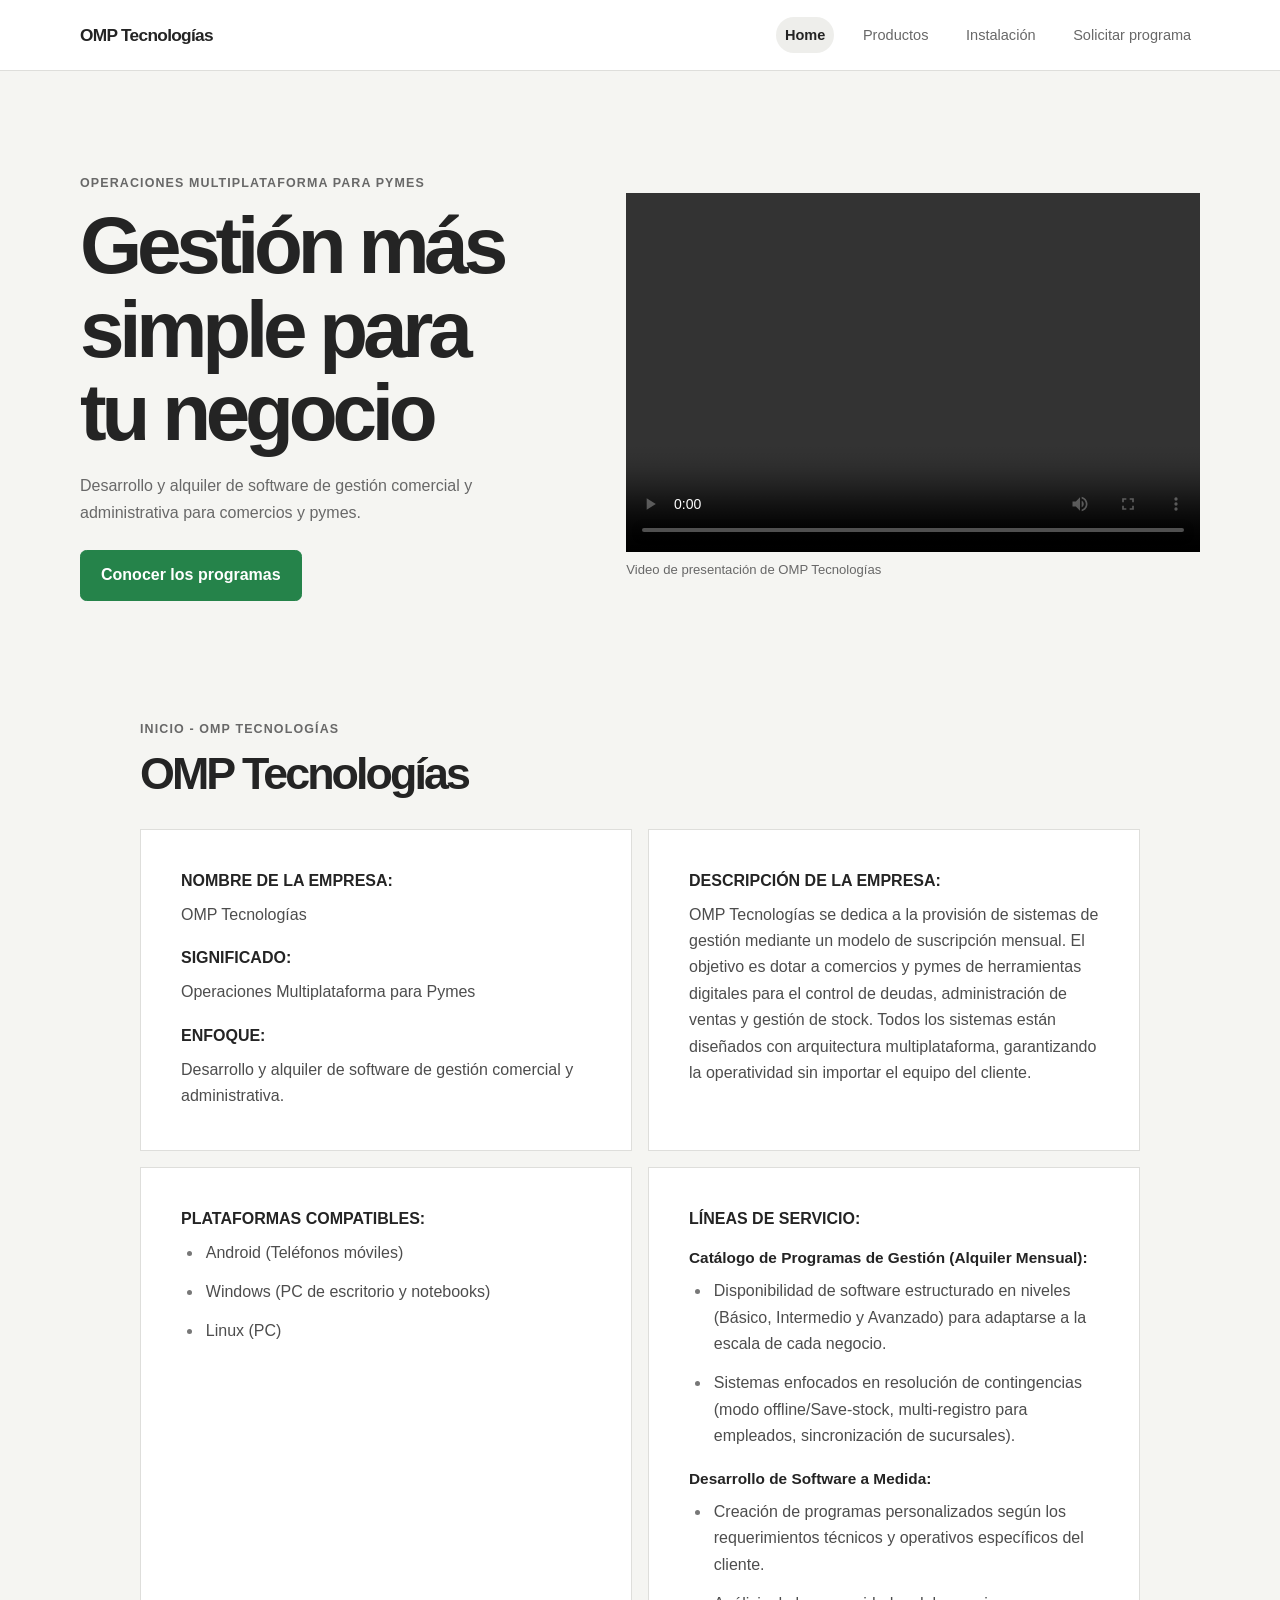
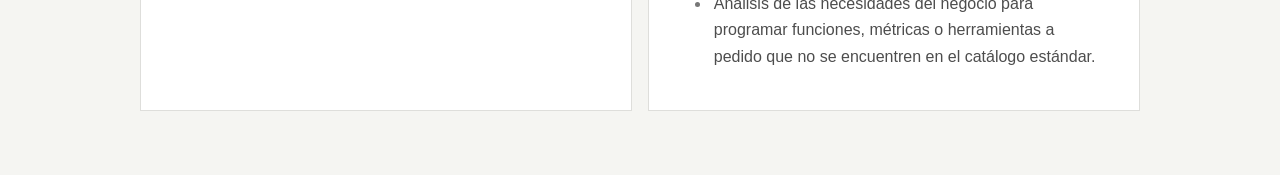
==== index.html @ e233927f "Add files via upload" ====
<!doctype html>
<html lang="es">
<head>
  <meta charset="utf-8">
  <meta name="viewport" content="width=device-width, initial-scale=1">
  <meta name="description" content="OMP Tecnologías desarrolla y ofrece sistemas multiplataforma de gestión para comercios y pymes.">
  <title>OMP Tecnologías | Gestión para comercios y pymes</title>
  <link rel="stylesheet" href="style.css">
</head>
<body>
  <header class="site-header">
    <nav class="navbar" aria-label="Navegación principal">
      <a class="brand" href="index.html">OMP Tecnologías</a>
      <ul class="nav-links">
        <li><a href="index.html" aria-current="page">Home</a></li>
        <li><a href="product.html">Productos</a></li>
        <li><a href="instalacion.html">Instalación</a></li>
        <li><a href="solicitar-programa.html">Solicitar programa</a></li>
      </ul>
    </nav>
  </header>

  <main>
    <section class="hero">
      <div class="hero-copy">
        <p class="eyebrow">Operaciones Multiplataforma para Pymes</p>
        <h1>Gestión más simple para tu negocio</h1>
        <p>Desarrollo y alquiler de software de gestión comercial y administrativa para comercios y pymes.</p>
        <a class="request-button" href="product.html">Conocer los programas</a>
      </div>
      <div class="hero-video">
        <!-- Reemplazá la ruta por el video de presentación de la empresa. -->
        <video controls playsinline preload="metadata" aria-label="Video de presentación de OMP Tecnologías">
          <source src="videos/presentacion-omp.mp4" type="video/mp4">
          Tu navegador no puede reproducir este video.
        </video>
        <p class="video-caption">Video de presentación de OMP Tecnologías</p>
      </div>
    </section>

    <section class="home-content content-width">
      <header class="page-intro">
        <p class="eyebrow">Inicio - OMP Tecnologías</p>
        <h2>OMP Tecnologías</h2>
      </header>

      <div class="home-grid">
        <section class="info-card">
          <h3>NOMBRE DE LA EMPRESA:</h3>
          <p>OMP Tecnologías</p>
          <h3>SIGNIFICADO:</h3>
          <p>Operaciones Multiplataforma para Pymes</p>
          <h3>ENFOQUE:</h3>
          <p>Desarrollo y alquiler de software de gestión comercial y administrativa.</p>
        </section>

        <section class="info-card">
          <h3>DESCRIPCIÓN DE LA EMPRESA:</h3>
          <p>OMP Tecnologías se dedica a la provisión de sistemas de gestión mediante un modelo de suscripción mensual. El objetivo es dotar a comercios y pymes de herramientas digitales para el control de deudas, administración de ventas y gestión de stock. Todos los sistemas están diseñados con arquitectura multiplataforma, garantizando la operatividad sin importar el equipo del cliente.</p>
        </section>

        <section class="info-card">
          <h3>PLATAFORMAS COMPATIBLES:</h3>
          <ul class="feature-list">
            <li>Android (Teléfonos móviles)</li>
            <li>Windows (PC de escritorio y notebooks)</li>
            <li>Linux (PC)</li>
          </ul>
        </section>

        <section class="info-card">
          <h3>LÍNEAS DE SERVICIO:</h3>
          <h4>Catálogo de Programas de Gestión (Alquiler Mensual):</h4>
          <ul class="feature-list">
            <li>Disponibilidad de software estructurado en niveles (Básico, Intermedio y Avanzado) para adaptarse a la escala de cada negocio.</li>
            <li>Sistemas enfocados en resolución de contingencias (modo offline/Save-stock, multi-registro para empleados, sincronización de sucursales).</li>
          </ul>
          <h4>Desarrollo de Software a Medida:</h4>
          <ul class="feature-list">
            <li>Creación de programas personalizados según los requerimientos técnicos y operativos específicos del cliente.</li>
            <li>Análisis de las necesidades del negocio para programar funciones, métricas o herramientas a pedido que no se encuentren en el catálogo estándar.</li>
          </ul>
        </section>
      </div>
    </section>
  </main>
</body>
</html>
---- style.css ----
:root {
  color-scheme: light;
  --text: #242424;
  --muted: #686868;
  --border: #dededb;
  --surface: #fff;
  --page: #f5f5f2;
  --soft: #eeeeeb;
  --green: #25834a;
  --green-dark: #1b693b;
}

* {
  box-sizing: border-box;
}

html {
  scroll-behavior: smooth;
  scroll-padding-top: 1rem;
}

body {
  margin: 0;
  background: var(--page);
  color: var(--text);
  font-family: Arial, Helvetica, sans-serif;
  line-height: 1.65;
}

a {
  color: inherit;
}

.site-header {
  position: relative;
  z-index: 2;
  background: var(--surface);
  border-bottom: 1px solid var(--border);
}

.navbar {
  width: min(100% - 2rem, 1120px);
  min-height: 70px;
  margin: 0 auto;
  display: flex;
  align-items: center;
  justify-content: space-between;
  gap: 1.5rem;
}

.brand {
  font-size: 1.08rem;
  font-weight: 800;
  letter-spacing: -0.04em;
  text-decoration: none;
  white-space: nowrap;
}

.nav-links {
  display: flex;
  flex-wrap: wrap;
  align-items: center;
  gap: 0.35rem 1.25rem;
  margin: 0;
  padding: 0;
  list-style: none;
}

.nav-links a {
  display: inline-block;
  padding: 0.35rem 0.55rem;
  border-radius: 999px;
  color: var(--muted);
  font-size: 0.91rem;
  text-decoration: none;
  transition: color 180ms ease, background-color 180ms ease;
}

.nav-links a:hover,
.nav-links a:focus-visible,
.nav-links a[aria-current="page"] {
  background: var(--soft);
  color: var(--text);
}

.nav-links a[aria-current="page"] {
  font-weight: 700;
}

.catalog-page,
.content-width {
  width: min(100% - 2rem, 1000px);
  margin: 0 auto;
}

.page-intro {
  padding: clamp(2.5rem, 8vw, 5rem) 0 2rem;
}

.page-intro h1,
.page-intro h2,
.hero h1 {
  margin: 0;
  font-size: clamp(2.35rem, 8vw, 4.5rem);
  line-height: 1.04;
  letter-spacing: -0.065em;
}

.page-intro > p:last-child {
  max-width: 62ch;
  margin: 1rem 0 0;
  color: var(--muted);
}

.eyebrow {
  margin: 0 0 0.65rem;
  color: var(--muted);
  font-size: 0.78rem;
  font-weight: 750;
  letter-spacing: 0.09em;
  text-transform: uppercase;
}

.product-index {
  margin: 0 0 2rem;
  padding: 1.25rem;
  background: var(--surface);
  border: 1px solid var(--border);
}

.product-index-title {
  margin: 0 0 0.6rem;
  font-weight: 750;
}

.product-index ol {
  display: flex;
  flex-wrap: wrap;
  gap: 0.5rem;
  margin: 0;
  padding: 0;
  list-style: none;
  counter-reset: product-links;
}

.product-index li {
  counter-increment: product-links;
}

.product-index a {
  display: inline-block;
  padding: 0.4rem 0.7rem;
  background: var(--page);
  border: 1px solid var(--border);
  border-radius: 999px;
  color: #4a4a4a;
  font-size: 0.85rem;
  text-decoration: none;
  transition: background-color 180ms ease, color 180ms ease;
}

.product-index a::before {
  content: counter(product-links) ". ";
  color: var(--muted);
}

.product-index a:hover,
.product-index a:focus-visible {
  background: var(--soft);
  color: var(--text);
}

.product-list {
  display: grid;
  gap: 1.5rem;
  padding-bottom: 4rem;
}

.product-card,
.info-card {
  min-width: 0;
  padding: clamp(1.2rem, 4vw, 2.5rem);
  background: var(--surface);
  border: 1px solid var(--border);
  animation: rise-in 450ms ease both;
}

.product-card:target {
  border-color: #999;
}

.product-header {
  padding-bottom: 1.5rem;
  border-bottom: 1px solid var(--border);
}

.product-number {
  margin-bottom: 0.4rem;
}

.product-title {
  display: block;
  margin: 0;
  color: var(--text);
  font-size: clamp(2rem, 7vw, 3.5rem);
  font-weight: 800;
  line-height: 1.08;
  letter-spacing: -0.06em;
  overflow-wrap: anywhere;
}

.product-meta {
  display: flex;
  flex-wrap: wrap;
  gap: 0.5rem;
  margin: 1rem 0 0;
  padding: 0;
  list-style: none;
}

.product-meta li {
  padding: 0.35rem 0.7rem;
  background: var(--page);
  border: 1px solid var(--border);
  border-radius: 999px;
  color: #4d4d4d;
  font-size: 0.82rem;
}

.product-meta strong {
  color: var(--text);
}

.product-section {
  padding-top: 1.5rem;
}

.product-section h3,
.info-card h3 {
  margin: 0 0 0.65rem;
  font-size: 1rem;
  line-height: 1.35;
}

.product-section p,
.info-card p {
  margin: 0;
  color: #4d4d4d;
}

.feature-list {
  display: grid;
  gap: 0.8rem;
  margin: 0;
  padding-left: 1.35rem;
  color: #4d4d4d;
}

.feature-list li {
  padding-left: 0.2rem;
}

.feature-list li::marker {
  color: #777;
}

.feature-list strong {
  color: var(--text);
}

.product-footer {
  display: flex;
  justify-content: flex-start;
  padding-top: 1.75rem;
}

.request-button {
  display: inline-flex;
  min-height: 3rem;
  align-items: center;
  justify-content: center;
  padding: 0.7rem 1.25rem;
  border: 1px solid var(--green);
  border-radius: 0.4rem;
  background: var(--green);
  color: #fff;
  font-weight: 750;
  text-align: center;
  text-decoration: none;
  transition: background-color 180ms ease, transform 180ms ease;
}

.request-button:hover {
  transform: translateY(-2px);
  background: var(--green-dark);
}

.development-notice {
  display: inline-block;
  margin: 1.75rem 0 0;
  padding: 0.5rem 0.8rem;
  background: var(--soft);
  border: 1px solid var(--border);
  color: #555;
  font-weight: 700;
}

.hero {
  display: grid;
  grid-template-columns: minmax(0, 0.9fr) minmax(0, 1.1fr);
  align-items: center;
  gap: clamp(2rem, 6vw, 5rem);
  width: min(100% - 2rem, 1120px);
  margin: 0 auto;
  padding: clamp(3rem, 8vw, 6.5rem) 0;
}

.hero h1 {
  max-width: 10ch;
  font-size: clamp(2.75rem, 7vw, 5rem);
}

.hero-copy > p:not(.eyebrow) {
  max-width: 52ch;
  margin: 1.2rem 0 1.5rem;
  color: var(--muted);
}

.hero-video video {
  display: block;
  width: 100%;
  aspect-ratio: 16 / 10;
  background: #e9e9e6;
  object-fit: contain;
}

.video-caption {
  margin: 0.45rem 0 0;
  color: var(--muted);
  font-size: 0.82rem;
}

.home-content {
  padding-bottom: 4rem;
}

.home-content .page-intro {
  padding-top: 1rem;
}

.home-content .page-intro h2 {
  font-size: clamp(1.8rem, 5vw, 2.8rem);
}

.home-grid {
  display: grid;
  grid-template-columns: repeat(2, minmax(0, 1fr));
  gap: 1rem;
}

.info-card h3:not(:first-child) {
  margin-top: 1.2rem;
}

.info-card h4 {
  margin: 1rem 0 0.5rem;
  font-size: 0.96rem;
}

.info-card .feature-list {
  margin-top: 0.5rem;
}

a:focus-visible {
  outline: 3px solid #777;
  outline-offset: 3px;
}

@keyframes rise-in {
  from {
    opacity: 0;
    transform: translateY(8px);
  }

  to {
    opacity: 1;
    transform: translateY(0);
  }
}

@media (max-width: 700px) {
  .navbar {
    width: min(100% - 1.25rem, 1120px);
    align-items: flex-start;
    flex-direction: column;
    gap: 0.45rem;
    padding: 0.85rem 0;
  }

  .nav-links {
    gap: 0.2rem 0.4rem;
  }

  .nav-links a {
    padding: 0.3rem 0.45rem;
    font-size: 0.84rem;
  }

  .catalog-page,
  .content-width {
    width: min(100% - 1.25rem, 1000px);
  }

  .hero {
    grid-template-columns: 1fr;
    width: min(100% - 1.25rem, 1120px);
    gap: 2rem;
    padding: 3rem 0;
  }

  .hero h1 {
    max-width: 12ch;
  }

  .home-grid {
    grid-template-columns: 1fr;
  }

  .product-index {
    padding: 1rem;
  }

  .product-index ol {
    display: grid;
    grid-template-columns: 1fr;
  }

  .product-index a {
    display: block;
    border-radius: 0.35rem;
  }

  .product-meta {
    align-items: flex-start;
    flex-direction: column;
  }
}

@media (prefers-reduced-motion: reduce) {
  *,
  *::before,
  *::after {
    scroll-behavior: auto !important;
    animation-duration: 0.01ms !important;
    animation-iteration-count: 1 !important;
    transition-duration: 0.01ms !important;
  }
}
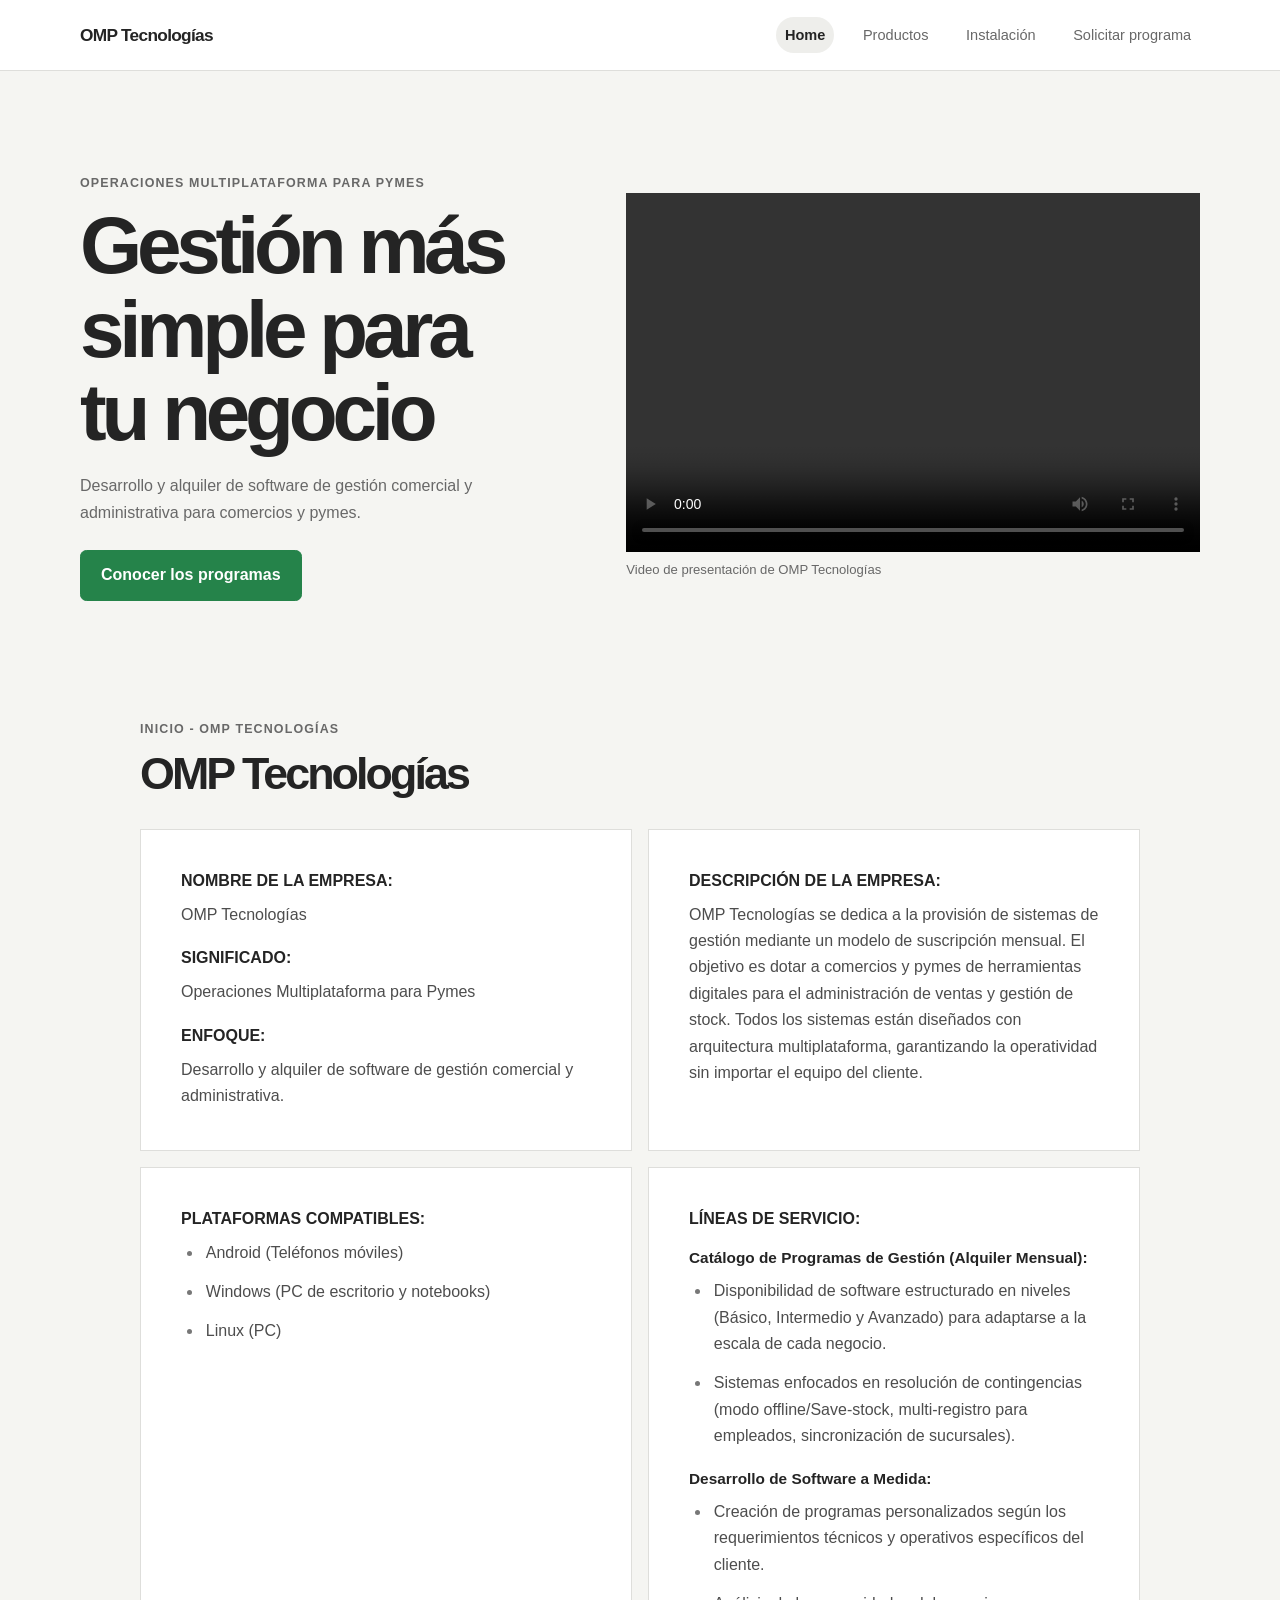
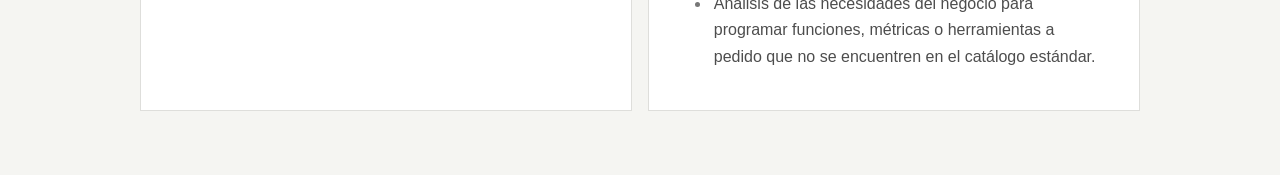
==== commit 3675faef: "Add files via upload" ====
--- a/index.html
+++ b/index.html
@@ -56,7 +56,7 @@
 
         <section class="info-card">
           <h3>DESCRIPCIÓN DE LA EMPRESA:</h3>
-          <p>OMP Tecnologías se dedica a la provisión de sistemas de gestión mediante un modelo de suscripción mensual. El objetivo es dotar a comercios y pymes de herramientas digitales para el control de deudas, administración de ventas y gestión de stock. Todos los sistemas están diseñados con arquitectura multiplataforma, garantizando la operatividad sin importar el equipo del cliente.</p>
+          <p>OMP Tecnologías se dedica a la provisión de sistemas de gestión mediante un modelo de suscripción mensual. El objetivo es dotar a comercios y pymes de herramientas digitales para el administración de ventas y gestión de stock. Todos los sistemas están diseñados con arquitectura multiplataforma, garantizando la operatividad sin importar el equipo del cliente.</p>
         </section>
 
         <section class="info-card">
--- a/style.css
+++ b/style.css
@@ -97,6 +97,219 @@
   padding: clamp(2.5rem, 8vw, 5rem) 0 2rem;
 }
 
+/* Anuncio de precio: pieza editorial de alto contraste, sin gradientes ni sombras. */
+.offer-campaign {
+  display: grid;
+  grid-template-columns: minmax(0, 1fr) minmax(18rem, 0.9fr);
+  grid-template-areas: "copy countdown" ". payment";
+  align-items: center;
+  gap: 1.25rem 2rem;
+  margin: 1.25rem 0 0.5rem;
+  padding: clamp(1.25rem, 4vw, 2rem);
+  border-left: 4px solid #aaa;
+  background: #242424;
+  color: #fff;
+}
+
+.offer-campaign[hidden] {
+  display: none;
+}
+
+.offer-copy {
+  grid-area: copy;
+  max-width: 18ch;
+  margin: 0;
+  font-family: Georgia, "Times New Roman", serif;
+  font-size: clamp(1.8rem, 4.8vw, 3.1rem);
+  font-weight: 700;
+  line-height: 1.08;
+  letter-spacing: -0.04em;
+}
+
+.offer-countdown {
+  grid-area: countdown;
+  align-self: end;
+}
+
+.offer-countdown-label {
+  margin: 0 0 0.6rem;
+  color: #d0d0d0;
+  font-size: 0.9rem;
+}
+
+.countdown-units {
+  display: grid;
+  grid-template-columns: repeat(4, minmax(0, 1fr));
+  gap: 0.5rem;
+}
+
+.countdown-unit {
+  display: flex;
+  min-width: 0;
+  flex-direction: column;
+  gap: 0.2rem;
+  padding-top: 0.55rem;
+  border-top: 1px solid #676767;
+  color: #d0d0d0;
+  font-size: 0.75rem;
+}
+
+.countdown-unit strong {
+  color: #fff;
+  font-size: clamp(1.35rem, 3vw, 2rem);
+  font-variant-numeric: tabular-nums;
+  line-height: 1;
+}
+
+.offer-payment-button {
+  grid-area: payment;
+  justify-self: end;
+  min-height: 2.9rem;
+  padding: 0.7rem 1.15rem;
+  background: #fff;
+  color: #202020;
+  font-weight: 750;
+  text-decoration: none;
+  transition: background-color 160ms ease, color 160ms ease;
+}
+
+.offer-payment-button:hover {
+  background: #d8d8d8;
+}
+
+.offer-campaign :focus-visible {
+  outline: 3px solid #fff;
+  outline-offset: 4px;
+}
+
+.pay-page {
+  width: min(100% - 2rem, 760px);
+  margin: 0 auto;
+  padding: clamp(3.5rem, 12vh, 7rem) 0;
+}
+
+.back-to-products-button {
+  position: fixed;
+  z-index: 5;
+  right: max(1rem, env(safe-area-inset-right));
+  bottom: max(1rem, env(safe-area-inset-bottom));
+  display: inline-flex;
+  min-height: 2.85rem;
+  align-items: center;
+  justify-content: center;
+  padding: 0.65rem 1rem;
+  border: 1px solid #242424;
+  background: #242424;
+  color: #fff;
+  font-weight: 700;
+  text-decoration: none;
+  transition: background-color 160ms ease;
+}
+
+.back-to-products-button:hover {
+  background: #444;
+}
+
+.back-to-products-button:focus-visible {
+  outline: 3px solid #777;
+  outline-offset: 4px;
+}
+
+.pay-page h1 {
+  max-width: 18ch;
+  margin: 0;
+  font-size: clamp(2.2rem, 7vw, 4rem);
+  line-height: 1.05;
+  letter-spacing: -0.055em;
+}
+
+.pay-features-button {
+  display: inline-flex;
+  min-height: 2.85rem;
+  align-items: center;
+  justify-content: center;
+  margin-top: 1rem;
+  padding: 0.65rem 1rem;
+  background: #242424;
+  color: #fff;
+  font-weight: 700;
+  text-decoration: none;
+  transition: background-color 160ms ease;
+}
+
+.pay-features-button:hover {
+  background: #444;
+}
+
+.pay-features-button:focus-visible {
+  outline: 3px solid #777;
+  outline-offset: 4px;
+}
+
+.pay-intro {
+  max-width: 66ch;
+  margin: 1.25rem 0 2rem;
+  color: var(--muted);
+  font-size: 1.08rem;
+}
+
+.pay-benefits {
+  display: grid;
+  grid-template-columns: repeat(2, minmax(0, 1fr));
+  gap: 1.75rem 2rem;
+  margin: 0;
+  padding: 0;
+  list-style: none;
+}
+
+.pay-benefits li {
+  padding-top: 0.85rem;
+  border-top: 1px solid var(--border);
+}
+
+.pay-benefits h2 {
+  margin: 0 0 0.45rem;
+  font-size: 1.08rem;
+  line-height: 1.35;
+}
+
+.pay-benefits p {
+  margin: 0;
+  color: var(--muted);
+}
+
+.program-features {
+  margin-top: 3.5rem;
+  padding-top: 1.5rem;
+  border-top: 1px solid var(--border);
+  scroll-margin-top: 1.25rem;
+}
+
+.program-features > h2 {
+  max-width: 28ch;
+  margin: 0 0 1.5rem;
+  font-size: clamp(1.7rem, 5vw, 2.6rem);
+  line-height: 1.12;
+  letter-spacing: -0.04em;
+}
+
+.program-features-list {
+  display: grid;
+  grid-template-columns: repeat(2, minmax(0, 1fr));
+  gap: 1.25rem 2rem;
+}
+
+.program-features-list p {
+  margin: 0;
+  padding-top: 0.85rem;
+  border-top: 1px solid var(--border);
+  color: var(--muted);
+}
+
+.program-features-list strong {
+  color: var(--text);
+}
+
 .page-intro h1,
 .page-intro h2,
 .hero h1 {
@@ -158,7 +371,17 @@
   text-decoration: none;
   transition: background-color 180ms ease, color 180ms ease;
 }
-
+.product-index a.disponible {
+  background-color: #32fa00;
+  color: #000;
+  font-weight: 700;
+}
+
+.product-index a.no-disponible {
+  background-color: #d93025;
+  color: #fff;
+  font-weight: 700;
+}
 .product-index a::before {
   content: counter(product-links) ". ";
   color: var(--muted);
@@ -168,6 +391,22 @@
 .product-index a:focus-visible {
   background: var(--soft);
   color: var(--text);
+}
+
+.product-index a.disponible:hover,
+.product-index a.disponible:focus-visible {
+  background: #27c900;
+  color: #000;
+}
+
+.product-index a.no-disponible:hover,
+.product-index a.no-disponible:focus-visible {
+  background: #b42318;
+  color: #fff;
+}
+
+.product-index a.no-disponible::before {
+  color: inherit;
 }
 
 .product-list {
@@ -235,6 +474,7 @@
   padding-top: 1.5rem;
 }
 
+.product-section h2,
 .product-section h3,
 .info-card h3 {
   margin: 0 0 0.65rem;
@@ -272,6 +512,18 @@
   display: flex;
   justify-content: flex-start;
   padding-top: 1.75rem;
+}
+
+.product-actions {
+  display: flex;
+  flex-wrap: wrap;
+  align-items: center;
+  gap: 0.7rem;
+  padding-top: 1.75rem;
+}
+
+.product-actions .development-notice {
+  margin: 0;
 }
 
 .request-button {
@@ -295,6 +547,27 @@
   background: var(--green-dark);
 }
 
+.secondary-button {
+  display: inline-flex;
+  min-height: 3rem;
+  align-items: center;
+  justify-content: center;
+  padding: 0.65rem 1rem;
+  border: 1px solid #c9c9c5;
+  border-radius: 0.4rem;
+  background: #f4f4f1;
+  color: var(--text);
+  font-weight: 700;
+  text-align: center;
+  text-decoration: none;
+  transition: background-color 180ms ease, transform 180ms ease;
+}
+
+.secondary-button:hover {
+  transform: translateY(-2px);
+  background: #e8e8e4;
+}
+
 .development-notice {
   display: inline-block;
   margin: 1.75rem 0 0;
@@ -305,6 +578,141 @@
   font-weight: 700;
 }
 
+.detail-page {
+  width: min(100% - 2rem, 1000px);
+  margin: 0 auto;
+  padding-bottom: 4rem;
+}
+
+.detail-heading {
+  padding: clamp(2rem, 6vw, 4rem) 0 1.5rem;
+}
+
+.detail-heading .product-meta {
+  margin-top: 1.25rem;
+}
+
+.section-nav {
+  position: sticky;
+  top: 0;
+  z-index: 1;
+  display: flex;
+  gap: 0.5rem;
+  padding: 0.65rem 0;
+  background: var(--page);
+  border-bottom: 1px solid var(--border);
+}
+
+.section-nav a {
+  display: inline-block;
+  padding: 0.4rem 0.75rem;
+  border-radius: 999px;
+  color: var(--muted);
+  font-size: 0.9rem;
+  text-decoration: none;
+  transition: color 180ms ease, background-color 180ms ease;
+}
+
+.section-nav .back-to-product {
+  margin-left: auto;
+  background: var(--soft);
+  color: var(--text);
+  font-weight: 700;
+}
+
+.section-nav a:hover,
+.section-nav a:focus-visible {
+  background: var(--soft);
+  color: var(--text);
+}
+
+.full-information,
+.detail-media {
+  scroll-margin-top: 4.5rem;
+}
+
+.full-information > .product-section:first-of-type {
+  padding-top: 2rem;
+}
+
+.detail-media {
+  margin-top: 2rem;
+  padding: clamp(1.2rem, 4vw, 2rem);
+  background: var(--surface);
+  border: 1px solid var(--border);
+}
+
+.detail-media > h2 {
+  margin: 0 0 1rem;
+  font-size: clamp(1.45rem, 5vw, 2rem);
+  line-height: 1.2;
+  letter-spacing: -0.035em;
+}
+
+.detail-media > h3 {
+  margin: 1.75rem 0 0.75rem;
+  font-size: 1.1rem;
+}
+
+.youtube-frame {
+  overflow: hidden;
+  width: 100%;
+  aspect-ratio: 16 / 9;
+  background: #e9e9e6;
+  border: 1px solid var(--border);
+}
+
+.youtube-frame iframe {
+  display: block;
+  width: 100%;
+  height: 100%;
+  border: 0;
+}
+
+.media-help {
+  margin: 0.65rem 0 0;
+  color: var(--muted);
+  font-size: 0.88rem;
+}
+
+.gallery-grid {
+  display: grid;
+  gap: 0.8rem;
+}
+
+.gallery-grid--phone {
+  grid-template-columns: repeat(3, minmax(0, 1fr));
+}
+
+.gallery-grid--computer {
+  grid-template-columns: repeat(2, minmax(0, 1fr));
+}
+
+.gallery-image {
+  min-width: 0;
+  background-position: center;
+  background-repeat: no-repeat;
+  background-size: cover;
+}
+
+.gallery-grid--phone .gallery-image {
+  aspect-ratio: 9 / 16;
+}
+
+.gallery-grid--computer .gallery-image {
+  aspect-ratio: 16 / 10;
+}
+
+.visually-hidden {
+  position: absolute;
+  width: 1px;
+  height: 1px;
+  overflow: hidden;
+  clip: rect(0, 0, 0, 0);
+  white-space: nowrap;
+  clip-path: inset(50%);
+}
+
 .hero {
   display: grid;
   grid-template-columns: minmax(0, 0.9fr) minmax(0, 1.1fr);
@@ -375,7 +783,72 @@
   outline: 3px solid #777;
   outline-offset: 3px;
 }
-
+.config-preview{
+ background-size: contain;
+ background-repeat: no-repeat;
+ background-position: center;
+}
+/* imagenes de gestor de ventas */
+.product-2-phone-1{
+  background-image: url(./assets/gestor\ de\ ventas-\ seccion\ principal.jpg);
+}
+.product-2-phone-2{
+  background-image: url(./assets/gestor\ de\ ventas-panel\ de\ registro\ de\ venta.jpg);
+}
+.product-2-phone-3{
+  background-image: url(./assets/gestor\ de\ ventas-\ notifiacion\ de\ edicion.jpg);
+}
+.product-2-phone-4{
+background-image: url(./assets/gestor\ de\ ventas-\ detalles\ de\ la\ edicion.jpg);
+}
+.product-2-phone-5{
+  background-image: url(./assets/gestor\ de\ ventas-\ detalles\ completos\ de\ la\ edicion.jpg);
+}
+.product-2-phone-6{
+  background-image: url(./assets/gestor\ de\ ventas-\ registros\ diarios.jpg);
+}
+.product-2-phone-7{
+  background-image: url(./assets/gestor\ de\ ventas-\ registros\ diarios\ abiero.jpg);
+}
+.product-2-phone-8{
+  background-image: url(./assets/gestor\ de\ ventas-\ registros\ mensuales.jpg);
+}
+.product-2-phone-9{
+  background-image: url(./assets/gestor\ de\ ventas-\ registros\ mensuales\ abirto.jpg);
+}
+.product-3-phone-1{
+  background-image: url(./assets/Gestor\ de\ ventas\ avanzado-\ grafico\ diarios-ventas.jpg);
+}
+.product-3-phone-2{
+  background-image: url(./assets/Gestor\ de\ ventas\ avanzado-\ grafico\ diario-recaudacion.jpg);
+}
+.product-3-phone-3{
+  background-image: url(./assets/Gestor\ de\ ventas\ avanzado-\ grafico\ mensual-ventas.jpg);
+}
+.product-3-phone-4{
+  background-image: url(./assets/Gestor\ de\ ventas\ avanzado-\ grafico\ mensual-recaudacion.jpg);
+}
+.product-3-phone-5{
+  background-image: url(./assets/Gestor\ de\ ventas\ avanzado-\ graficar\ registros.jpg);
+}
+.product-3-phone-6{
+  background-image: url(./assets/Gestor\ de\ ventas\ avanzado-\ comparacion\ entre\ meses.jpg);
+}
+.product-3-phone-7{
+  background-image: url(./assets/Gestor\ de\ ventas\ avanzado-\ comparacion\ meses-opciones.jpg);
+}
+.product-3-phone-8{
+  background-image: url(./assets/Gestor\ de\ ventas\ avanzado-\ comparacion\ 1.jpg);
+}
+.product-3-phone-9{
+  background-image: url(./assets/Gestor\ de\ ventas\ avanzado-\ comparacion\ mes\ 3.jpg);
+}
+.product-3-phone-10{
+  background-image: url(./assets/Gestor\ de\ ventas\ avanzado-\ comparacion\ mes\ 4.jpg);
+}
+.product-3-phone-11{
+  background-image: url(./assets/Gestor\ de\ ventas\ avanzado-\ comparacion\ mes\ 5.jpg);
+}
 @keyframes rise-in {
   from {
     opacity: 0;
@@ -391,7 +864,7 @@
 @media (max-width: 700px) {
   .navbar {
     width: min(100% - 1.25rem, 1120px);
-    align-items: flex-start;
+    align-items: center;
     flex-direction: column;
     gap: 0.45rem;
     padding: 0.85rem 0;
@@ -407,7 +880,8 @@
   }
 
   .catalog-page,
-  .content-width {
+  .content-width,
+  .detail-page {
     width: min(100% - 1.25rem, 1000px);
   }
 
@@ -443,6 +917,25 @@
   .product-meta {
     align-items: flex-start;
     flex-direction: column;
+  }
+
+  .product-actions {
+    align-items: stretch;
+    flex-direction: column;
+  }
+
+  .product-actions > a,
+  .product-actions > .request-button,
+  .product-actions > .secondary-button {
+    width: 100%;
+  }
+
+  .gallery-grid--phone {
+    grid-template-columns: repeat(2, minmax(0, 1fr));
+  }
+
+  .gallery-grid--computer {
+    grid-template-columns: 1fr;
   }
 }
 
@@ -456,3 +949,26 @@
     transition-duration: 0.01ms !important;
   }
 }
+
+@media (max-width: 700px) {
+  .offer-campaign {
+    grid-template-columns: minmax(0, 1fr);
+    grid-template-areas: "copy" "countdown" "payment";
+    gap: 1.25rem;
+  }
+
+  .offer-payment-button {
+    justify-self: stretch;
+    text-align: center;
+  }
+
+  .pay-benefits {
+    grid-template-columns: minmax(0, 1fr);
+    gap: 1.25rem;
+  }
+
+  .program-features-list {
+    grid-template-columns: minmax(0, 1fr);
+    gap: 1rem;
+  }
+}
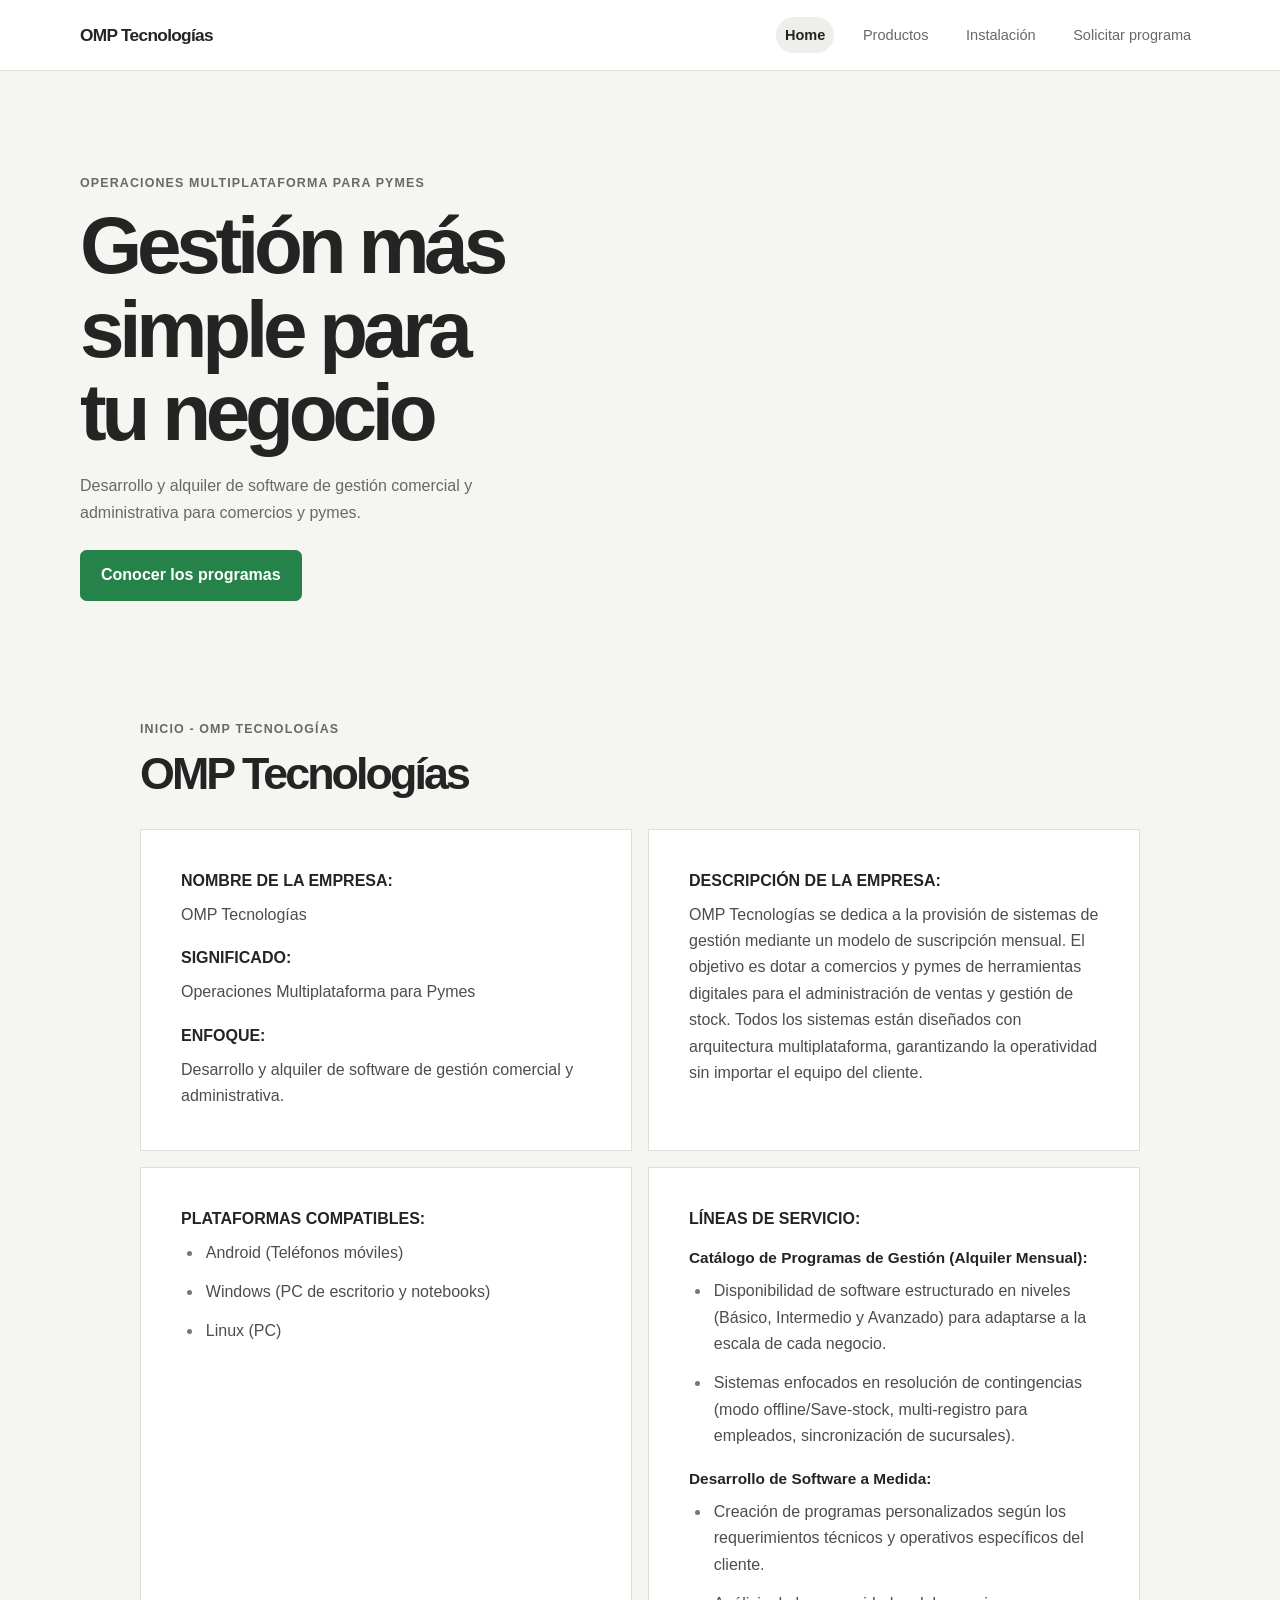
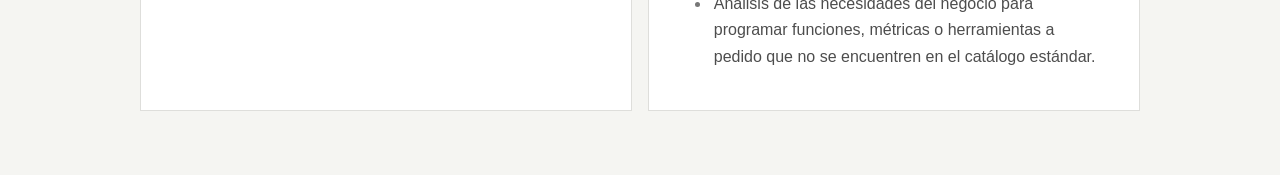
==== commit 9ecd799d: "Add files via upload" ====
--- a/index.html
+++ b/index.html
@@ -27,14 +27,6 @@
         <h1>Gestión más simple para tu negocio</h1>
         <p>Desarrollo y alquiler de software de gestión comercial y administrativa para comercios y pymes.</p>
         <a class="request-button" href="product.html">Conocer los programas</a>
-      </div>
-      <div class="hero-video">
-        <!-- Reemplazá la ruta por el video de presentación de la empresa. -->
-        <video controls playsinline preload="metadata" aria-label="Video de presentación de OMP Tecnologías">
-          <source src="videos/presentacion-omp.mp4" type="video/mp4">
-          Tu navegador no puede reproducir este video.
-        </video>
-        <p class="video-caption">Video de presentación de OMP Tecnologías</p>
       </div>
     </section>
 
--- a/style.css
+++ b/style.css
@@ -163,6 +163,9 @@
 
 .offer-payment-button {
   grid-area: payment;
+  display: inline-flex;
+  align-items: center;
+  justify-content: center;
   justify-self: end;
   min-height: 2.9rem;
   padding: 0.7rem 1.15rem;
@@ -173,6 +176,12 @@
   transition: background-color 160ms ease, color 160ms ease;
 }
 
+.offer-payment-always {
+  display: flex;
+  justify-content: flex-end;
+  margin: 0.75rem 0 1rem;
+}
+
 .offer-payment-button:hover {
   background: #d8d8d8;
 }
@@ -221,6 +230,59 @@
   font-size: clamp(2.2rem, 7vw, 4rem);
   line-height: 1.05;
   letter-spacing: -0.055em;
+}
+
+.installation-page {
+  width: min(100% - 2rem, 1000px);
+  margin: 0 auto;
+  padding-bottom: 3rem;
+}
+
+.installation-intro {
+  padding: clamp(2.5rem, 8vw, 5rem) 0 1.5rem;
+}
+
+.installation-intro h1 {
+  max-width: 20ch;
+  margin: 0;
+  font-size: clamp(2.2rem, 7vw, 3.6rem);
+  line-height: 1.08;
+  letter-spacing: -0.055em;
+}
+
+.installation-method {
+  margin-top: 1.5rem;
+  padding: 1.25rem;
+  background: var(--surface);
+  border: 1px solid var(--border);
+}
+
+.installation-method h2 {
+  margin: 0 0 1rem;
+  font-size: clamp(1.3rem, 4vw, 1.7rem);
+}
+
+.installation-youtube-button {
+  display: inline-flex;
+  min-height: 2.75rem;
+  align-items: center;
+  justify-content: center;
+  margin-top: 0.75rem;
+  padding: 0.65rem 1rem;
+  background: #e62117;
+  color: #fff;
+  font-weight: 700;
+  text-decoration: none;
+  transition: background-color 160ms ease;
+}
+
+.installation-youtube-button:hover {
+  background: #c91d14;
+}
+
+.installation-youtube-button:focus-visible {
+  outline: 3px solid #555;
+  outline-offset: 4px;
 }
 
 .pay-features-button {
@@ -547,6 +609,47 @@
   background: var(--green-dark);
 }
 
+.demo-button {
+  display: inline-flex;
+  min-height: 3rem;
+  align-items: center;
+  justify-content: center;
+  padding: 0.7rem 1.1rem;
+  border: 1px solid var(--green);
+  border-radius: 0.4rem;
+  background: var(--surface);
+  color: var(--green-dark);
+  font-weight: 750;
+  text-align: center;
+  text-decoration: none;
+  transition: background-color 180ms ease, transform 180ms ease;
+}
+
+.demo-button:hover {
+  transform: translateY(-2px);
+  background: #e9f3eb;
+}
+
+.demo-button:focus-visible,
+.image-baseline-button:focus-visible {
+  outline: 3px solid #777;
+  outline-offset: 3px;
+}
+
+.detail-product-actions {
+  margin: 1rem 0 2rem;
+}
+
+.image-note {
+  max-width: 68ch;
+  margin: 0 0 0.85rem;
+  color: var(--muted);
+}
+
+.image-baseline-button {
+  margin-bottom: 0.75rem;
+}
+
 .secondary-button {
   display: inline-flex;
   min-height: 3rem;
@@ -715,7 +818,7 @@
 
 .hero {
   display: grid;
-  grid-template-columns: minmax(0, 0.9fr) minmax(0, 1.1fr);
+  grid-template-columns: minmax(0, 1fr);
   align-items: center;
   gap: clamp(2rem, 6vw, 5rem);
   width: min(100% - 2rem, 1120px);
@@ -732,20 +835,6 @@
   max-width: 52ch;
   margin: 1.2rem 0 1.5rem;
   color: var(--muted);
-}
-
-.hero-video video {
-  display: block;
-  width: 100%;
-  aspect-ratio: 16 / 10;
-  background: #e9e9e6;
-  object-fit: contain;
-}
-
-.video-caption {
-  margin: 0.45rem 0 0;
-  color: var(--muted);
-  font-size: 0.82rem;
 }
 
 .home-content {
@@ -962,11 +1051,23 @@
     text-align: center;
   }
 
+  .offer-payment-always {
+    justify-content: stretch;
+  }
+
+  .offer-payment-always .offer-payment-button {
+    flex: 1;
+  }
+
   .pay-benefits {
     grid-template-columns: minmax(0, 1fr);
     gap: 1.25rem;
   }
 
+  .installation-method {
+    padding: 1rem;
+  }
+
   .program-features-list {
     grid-template-columns: minmax(0, 1fr);
     gap: 1rem;
